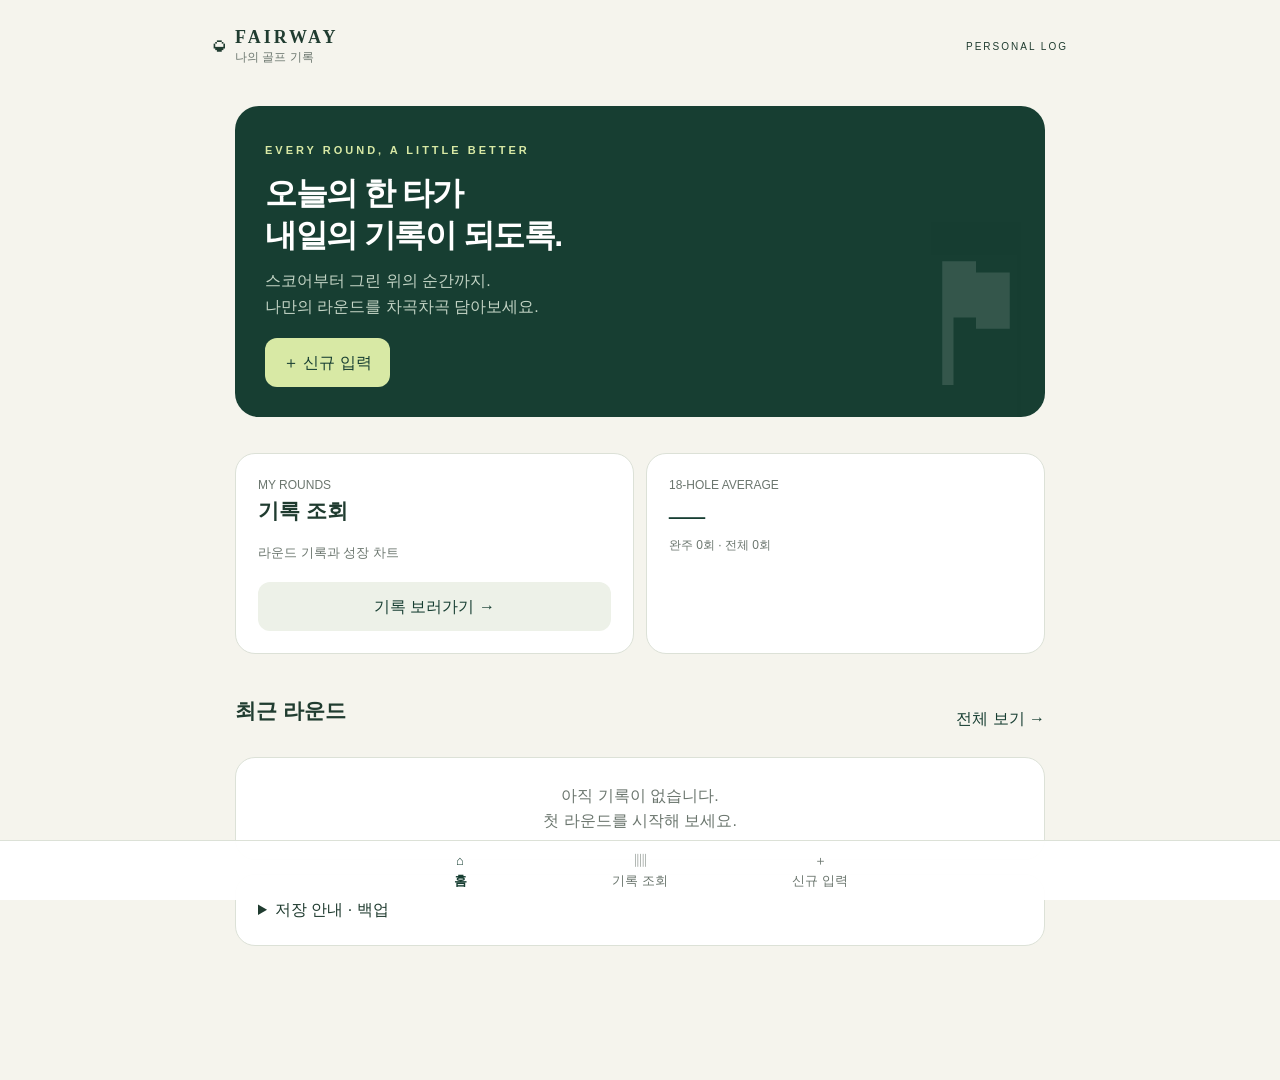
==== index.html @ 44bcb3a9 "Build mobile-first golf round journal draft" ====
<!doctype html><html lang="ko"><meta charset="utf-8"><meta name="viewport" content="width=device-width,initial-scale=1,viewport-fit=cover"><meta name="theme-color" content="#173e32"><meta name="apple-mobile-web-app-capable" content="yes"><link rel="manifest" href="manifest.webmanifest"><link rel="apple-touch-icon" href="icon.png"><title>페어웨이 · 나의 라운드</title><link rel="stylesheet" href="style.css"><body><header><a href="#" id="brand">◒ <span>FAIRWAY<small>나의 골프 기록</small></span></a><span class="tag">PERSONAL LOG</span></header><main id="app"></main><div id="toast" role="status" aria-live="polite"></div><nav><button data-go="home">⌂<br>홈</button><button data-go="history">▥<br>기록 조회</button><button data-go="new">＋<br>신규 입력</button></nav><script src="courses.js"></script><script src="app.js"></script></body></html>
---- style.css ----
:root{--green:#173e32;--lime:#d8e9a5;--paper:#f5f4ed;--muted:#6b766e;--line:#dce1d7}*{box-sizing:border-box}body{margin:0;background:var(--paper);color:#203c30;font:16px/1.6 -apple-system,BlinkMacSystemFont,"Apple SD Gothic Neo",sans-serif}header{max-width:900px;margin:auto;padding:26px 22px;display:flex;align-items:center;justify-content:space-between}a{color:inherit}#brand{display:flex;gap:10px;text-decoration:none;font-size:26px;align-items:center}#brand span{font:700 18px Georgia;letter-spacing:3px}small{display:block;font:12px/1.5 sans-serif;letter-spacing:0;color:var(--muted)}.tag{font-size:10px;letter-spacing:2px}main{max-width:850px;margin:auto;padding:0 20px 120px}h1{font-size:32px;line-height:1.3;letter-spacing:-1.5px;margin:12px 0}h2{font-size:21px;margin:0 0 15px}h3{margin:0}p{margin:8px 0 18px}.muted,.hint{color:var(--muted);font-size:13px}.eyebrow{letter-spacing:3px;font-size:11px;font-weight:700}.hero{position:relative;overflow:hidden;background:var(--green);color:white;border-radius:24px;padding:30px;margin:12px 0 22px}.hero:after{content:'⚑';position:absolute;right:24px;bottom:-50px;font-size:180px;opacity:.12;pointer-events:none}.hero p{color:#c3d4c5}.hero .eyebrow{color:var(--lime)}.hero button{background:var(--lime);color:var(--green)}.card{background:#fff;border:1px solid var(--line);border-radius:20px;padding:22px;margin:14px 0}.grid{display:grid;grid-template-columns:1fr 1fr;gap:12px}.stats{display:grid;grid-template-columns:repeat(3,1fr);gap:8px;margin:16px 0}.stat{border-left:2px solid var(--lime);padding:5px 12px}.stat b{display:block;font-size:25px;line-height:1.4}.stat small{font-size:11px}.row{display:flex;align-items:center;justify-content:space-between;gap:12px}.actions{display:flex;gap:10px;flex-wrap:wrap}button{font:inherit;border:0;background:var(--green);color:#fff;border-radius:12px;padding:12px 18px;cursor:pointer;min-height:46px;touch-action:manipulation}button:disabled{opacity:.4;cursor:default}button.secondary{background:#edf1e8;color:var(--green)}button.plain{background:none;color:var(--green);padding:8px 0}.full{width:100%}.badge{font-size:11px;border-radius:30px;background:#edf1e8;padding:5px 10px;white-space:nowrap}.round{cursor:pointer;text-align:left;width:100%;display:block;color:inherit;background:#fff;border:1px solid var(--line);margin:10px 0;padding:18px}.round strong{font-size:18px}.score{font:36px Georgia;color:var(--green)}label{display:block;font-size:14px;font-weight:600;margin:15px 0 6px}input,select,textarea{display:block;width:100%;font:16px -apple-system,sans-serif;padding:13px;border:1px solid #cfd7cb;border-radius:10px;background:#fff;color:#203c30;min-width:0}textarea{resize:vertical;min-height:85px}input:focus,select:focus,textarea:focus{outline:2px solid #86a66e;outline-offset:2px}nav{position:fixed;bottom:0;left:0;right:0;display:flex;justify-content:center;background:#fffffff5;border-top:1px solid var(--line);padding:6px 12px calc(6px + env(safe-area-inset-bottom));z-index:4}nav button{background:none;color:var(--muted);font-size:13px;line-height:1.5;flex:1;max-width:180px;padding:4px}nav button.active{color:var(--green);font-weight:800}.holes{display:grid;grid-template-columns:repeat(9,1fr);gap:5px;margin:8px 0 18px}.holes button{padding:5px 0;min-height:36px;background:#eff2e9;color:var(--green);font-size:13px}.holes .done{background:#d8e9a5}.holes .selected{box-shadow:inset 0 0 0 2px var(--green)}.stepper{display:flex;align-items:center;gap:14px}.stepper input{width:70px;text-align:center;font-size:25px;padding:6px}.stepper button{font-size:22px;width:48px;padding:3px}.fieldrow{border-bottom:1px solid var(--line);padding:14px 0;display:flex;align-items:center;justify-content:space-between;gap:8px}.fieldrow label{margin:0}.suggest{margin:5px 0;border:1px solid var(--line);border-radius:10px;overflow:hidden}.suggest button{text-align:left;width:100%;background:#fff;color:inherit;border-radius:0;border-bottom:1px solid var(--line)}.chart{width:100%;height:auto;display:block}.scroll{overflow:auto}table{border-collapse:collapse;width:100%;font-size:13px;white-space:nowrap}th,td{padding:10px;text-align:center;border-bottom:1px solid var(--line)}th{background:#eff2e9}td:last-child{white-space:normal;min-width:100px;word-break:break-word}#toast{display:none;position:fixed;bottom:95px;left:50%;transform:translateX(-50%);background:#173e32;color:white;z-index:9;padding:12px 22px;border-radius:12px;width:max-content;max-width:90%;box-shadow:0 6px 25px #0002}.empty{text-align:center;padding:25px 10px;color:var(--muted)}.filters{display:grid;grid-template-columns:1fr 1fr;gap:10px}.filters label{margin:0}.wide{grid-column:1/-1}.note{padding:12px;background:#f2f4ec;border-radius:10px;font-size:12px}.progress{height:5px;border-radius:10px;background:#e0e6d9;margin:16px 0}.progress i{display:block;height:5px;background:#809c4d;border-radius:10px}.danger{color:#993c31!important}details summary{cursor:pointer} @media(max-width:440px){header{padding:18px}main{padding:0 16px 110px}.hero{padding:24px}.card{padding:18px}h1{font-size:28px}.tag{font-size:9px}.stepper{gap:8px}.stats .stat{padding:4px 8px}.grid .card{padding:16px;margin:0}.grid h2{font-size:18px}}

[hidden]{display:none!important}
.filters>*{min-width:0}.filters input{min-width:0;max-width:100%}
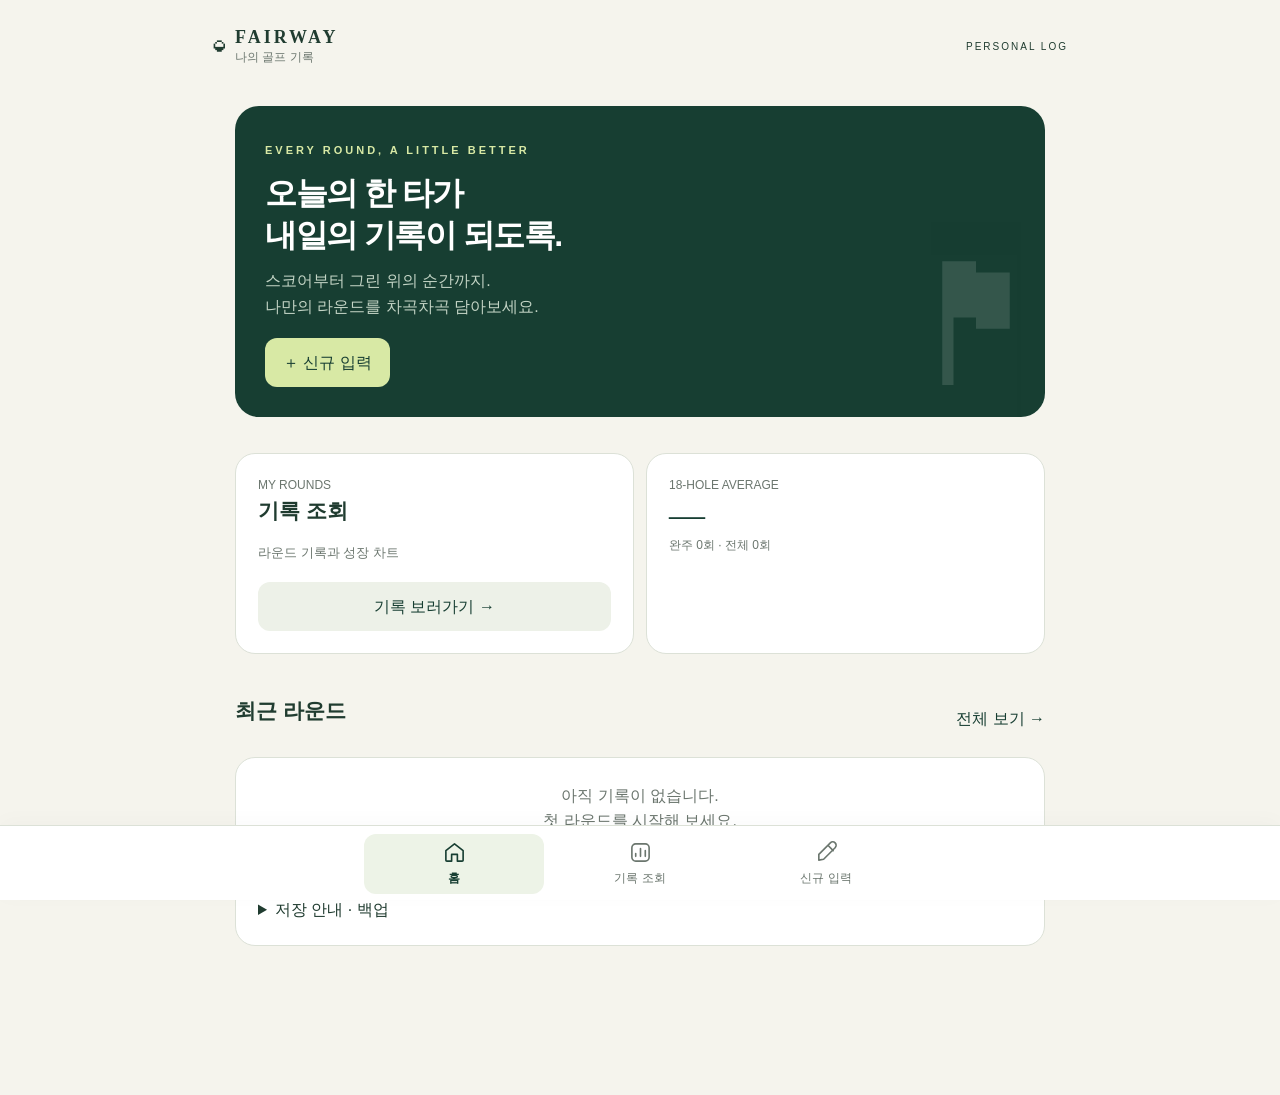
==== commit 0b0d97c8: "Refine iPhone date fields and navigation; add GIR count chart and reset history filters" ====
--- a/index.html
+++ b/index.html
@@ -1 +1 @@
-<!doctype html><html lang="ko"><meta charset="utf-8"><meta name="viewport" content="width=device-width,initial-scale=1,viewport-fit=cover"><meta name="theme-color" content="#173e32"><meta name="apple-mobile-web-app-capable" content="yes"><link rel="manifest" href="manifest.webmanifest"><link rel="apple-touch-icon" href="icon.png"><title>페어웨이 · 나의 라운드</title><link rel="stylesheet" href="style.css"><body><header><a href="#" id="brand">◒ <span>FAIRWAY<small>나의 골프 기록</small></span></a><span class="tag">PERSONAL LOG</span></header><main id="app"></main><div id="toast" role="status" aria-live="polite"></div><nav><button data-go="home">⌂<br>홈</button><button data-go="history">▥<br>기록 조회</button><button data-go="new">＋<br>신규 입력</button></nav><script src="courses.js"></script><script src="app.js"></script></body></html>
+<!doctype html><html lang="ko"><meta charset="utf-8"><meta name="viewport" content="width=device-width,initial-scale=1,viewport-fit=cover"><meta name="theme-color" content="#173e32"><meta name="apple-mobile-web-app-capable" content="yes"><link rel="manifest" href="manifest.webmanifest"><link rel="apple-touch-icon" href="icon.png"><title>페어웨이 · 나의 라운드</title><link rel="stylesheet" href="style.css"><body><header><a href="#" id="brand">◒ <span>FAIRWAY<small>나의 골프 기록</small></span></a><span class="tag">PERSONAL LOG</span></header><main id="app"></main><div id="toast" role="status" aria-live="polite"></div><nav><button data-go="home"><svg viewBox="0 0 24 24" aria-hidden="true"><path d="m3 10 9-7 9 7v10a1 1 0 0 1-1 1h-5v-7H9v7H4a1 1 0 0 1-1-1z"/></svg><span>홈</span></button><button data-go="history"><svg viewBox="0 0 24 24" aria-hidden="true"><rect x="3" y="3" width="18" height="18" rx="4"/><path d="M7 16v-3m5 3V8m5 8v-6"/></svg><span>기록 조회</span></button><button data-go="new"><svg viewBox="0 0 24 24" aria-hidden="true"><path d="m14 5 5 5M4 20l5-1L21 7a2 2 0 0 0-5-5L4 14z"/></svg><span>신규 입력</span></button></nav><script src="courses.js"></script><script src="app.js"></script></body></html>
--- a/style.css
+++ b/style.css
@@ -2,3 +2,17 @@
 
 [hidden]{display:none!important}
 .filters>*{min-width:0}.filters input{min-width:0;max-width:100%}
+
+/* Native iOS date picker, with a bounded localized display. */
+.date-field{position:relative;display:flex;align-items:center;justify-content:space-between;gap:6px;width:100%;min-width:0;height:52px;padding:0 12px;border:1px solid #cfd7cb;border-radius:12px;background:#fff;overflow:hidden;font-size:15px;font-weight:400}
+.date-display{min-width:0;white-space:nowrap;overflow:hidden;text-overflow:ellipsis;font-variant-numeric:tabular-nums}.date-display.placeholder{color:var(--muted)}
+.date-field svg{width:19px;height:19px;flex-shrink:0;color:#6b766e}
+.date-field input[type=date]{position:absolute;inset:0;width:100%;height:100%;max-width:100%;min-width:0;opacity:0;margin:0;padding:0;border:0;-webkit-appearance:none;appearance:none;cursor:pointer}
+.date-field:focus-within{outline:2px solid #86a66e;outline-offset:2px}
+.filters{grid-template-columns:minmax(0,1fr) minmax(0,1fr);gap:14px}.filters .date-field{margin-top:6px}
+.filter-summary{font-size:13px;color:var(--muted);margin:18px 3px 0}
+nav{gap:6px;padding-top:8px;background:#fff;box-shadow:0 -4px 20px #173e3206}
+nav button{display:flex;flex-direction:column;align-items:center;justify-content:center;gap:5px;padding:7px 4px;border-radius:12px;font-size:12px;min-height:58px}
+nav button svg{width:23px;height:23px;fill:none;stroke:currentColor;stroke-width:1.7;stroke-linecap:round;stroke-linejoin:round}
+nav button.active{background:#edf3e7;color:var(--green)}
+main{padding-bottom:calc(135px + env(safe-area-inset-bottom))}
